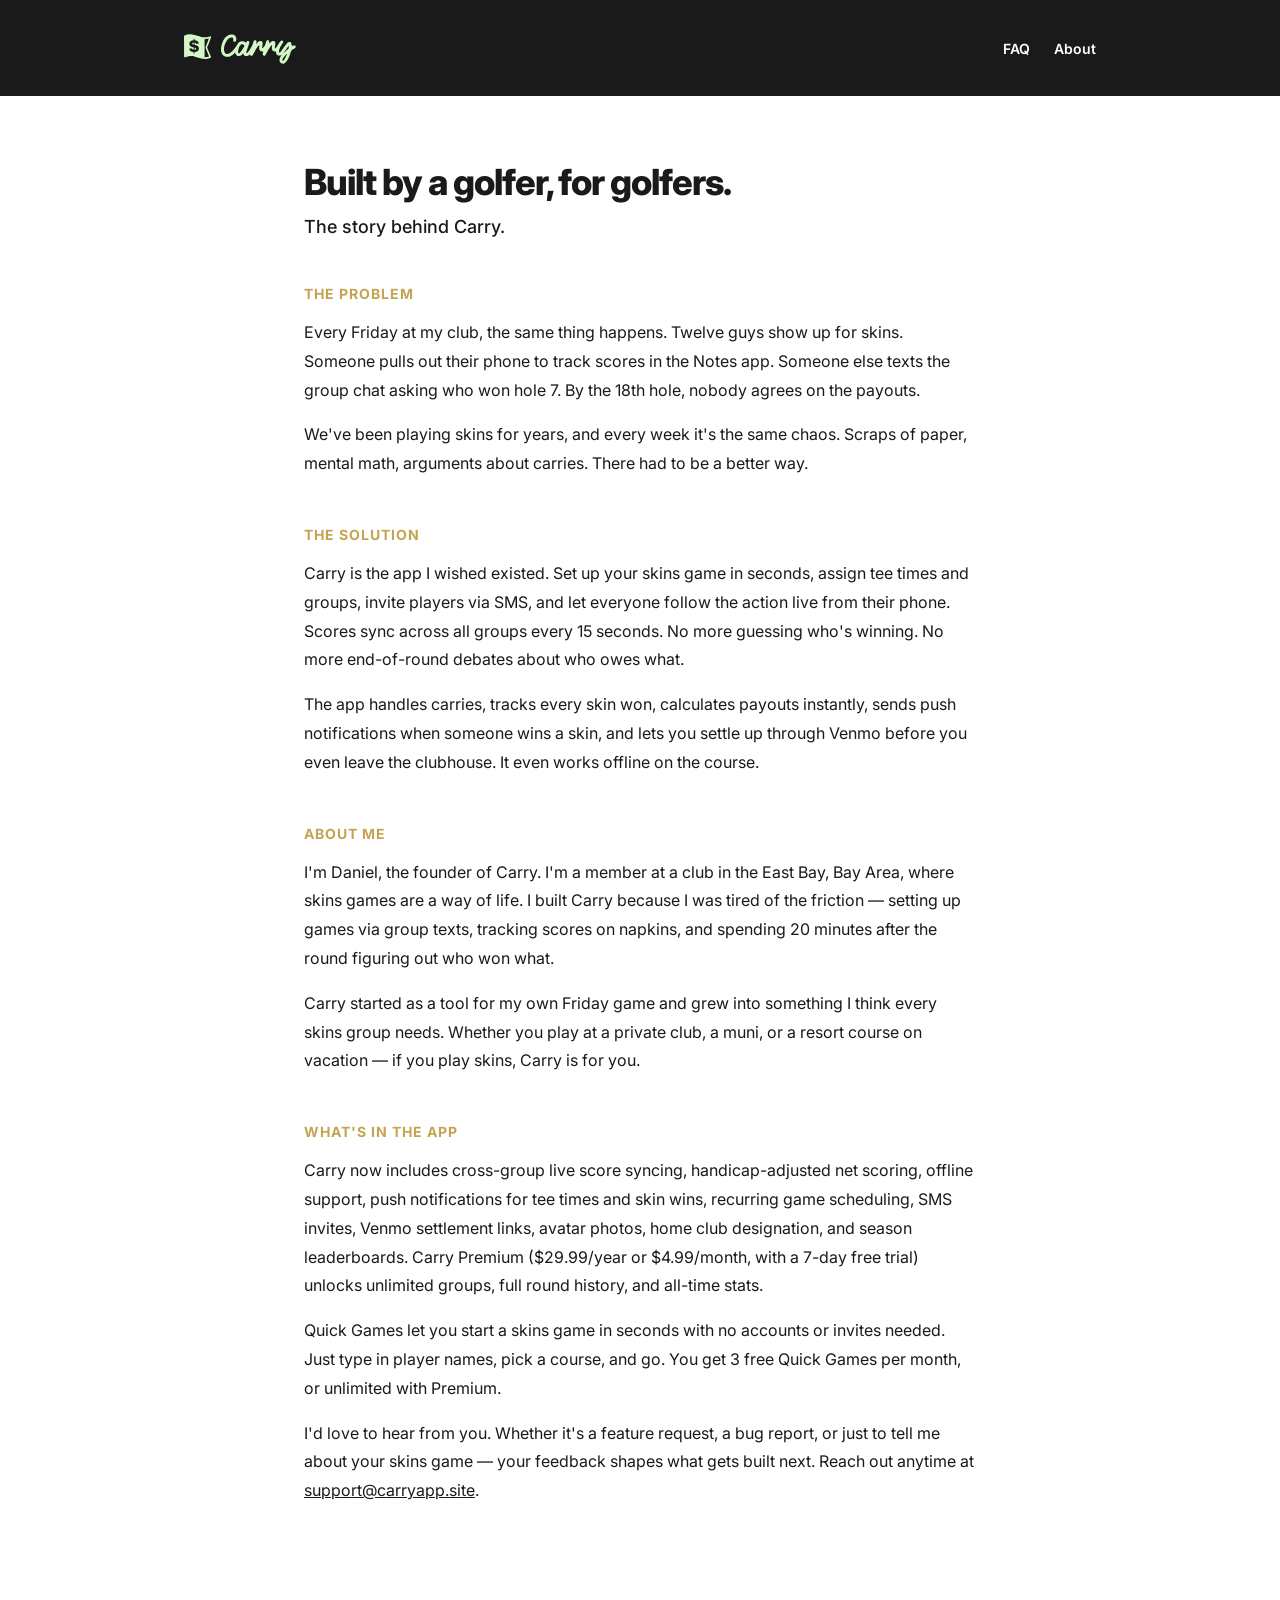
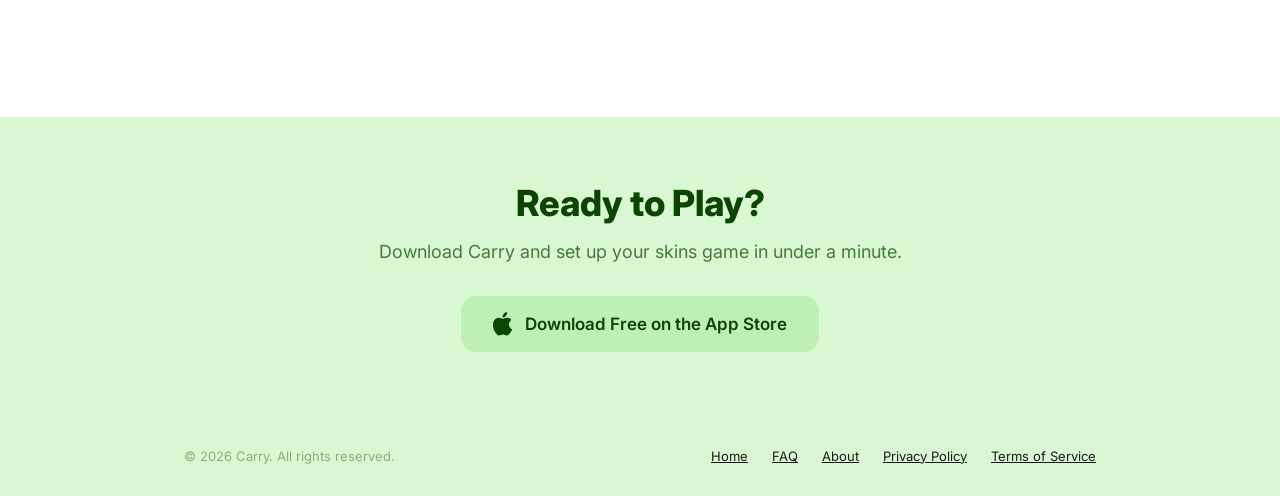
==== site/about.html @ c235e51c "Handle no-show and incomplete groups in Quick Games - Add activePlayers computed property to exclude" ====
<!DOCTYPE html>
<html lang="en">
<head>
    <meta charset="UTF-8">
    <meta name="viewport" content="width=device-width, initial-scale=1.0">
    <title>About — Carry</title>
    <meta name="description" content="The story behind Carry — built by a golfer, for golfers.">
    <meta name="theme-color" content="#1A1A1A">
    <link rel="preconnect" href="https://fonts.googleapis.com">
    <link rel="preconnect" href="https://fonts.gstatic.com" crossorigin>
    <link href="https://fonts.googleapis.com/css2?family=Inter:wght@400;500;600;700;800&display=swap" rel="stylesheet">
    <link rel="icon" type="image/png" href="appicon.png">
    <link rel="apple-touch-icon" href="appicon.png">
    <link rel="stylesheet" href="style.css">
    <style>
        html, body { overflow-x: hidden; }
        .legal-header {
            background: var(--black);
            padding: 32px 0;
        }
        .legal-header .container {
            display: flex;
            align-items: center;
            justify-content: space-between;
        }
        .legal-header a.logo-link {
            display: flex;
            align-items: center;
            gap: 12px;
            text-decoration: none;
        }
        .legal-header img {
            height: 32px;
            width: auto;
        }
        .legal-header span {
            font-size: 20px;
            font-weight: 700;
            color: var(--white);
            letter-spacing: -0.3px;
        }
        .header-nav {
            display: flex;
            gap: 24px;
        }
        .header-nav a {
            font-size: 14px;
            font-weight: 600;
            color: #fff;
            text-decoration: none;
        }
        .header-nav a:hover {
            color: #fff;
        }
        .header-nav a.active {
            color: #fff;
        }
        .about-body {
            padding: 64px 0 100px;
            background: var(--white);
        }
        .about-body .container {
            max-width: 720px;
        }
        .about-body h1 {
            font-size: 36px;
            font-weight: 800;
            letter-spacing: -1px;
            color: var(--gray-900);
            margin-bottom: 12px;
        }
        .about-subtitle {
            font-size: 18px;
            color: var(--gray-500);
            margin-bottom: 48px;
            font-weight: 500;
        }
        .about-section {
            margin-bottom: 48px;
        }
        .about-section h2 {
            font-size: 14px;
            font-weight: 700;
            text-transform: uppercase;
            letter-spacing: 1px;
            color: var(--gold);
            margin-bottom: 16px;
        }
        .about-section p {
            font-size: 16px;
            color: var(--gray-700);
            line-height: 1.8;
            margin-bottom: 16px;
        }
        .about-section p:last-child {
            margin-bottom: 0;
        }
        .about-cta-wrapper {
            margin-top: 64px;
            padding: 0;
            background: #D9F7D2;
            margin-left: -5%;
            margin-right: -5%;
            border-radius: 0;
        }
        .about-cta {
            text-align: center;
            padding: 64px 32px;
            max-width: 720px;
            margin: 0 auto;
        }
        .about-cta h3 {
            font-size: 36px;
            font-weight: 800;
            color: #0C4501;
            margin-bottom: 12px;
        }
        .about-cta p {
            font-size: 18px;
            color: #0C4501;
            opacity: 0.7;
            line-height: 1.7;
            margin-bottom: 28px;
        }
        .about-cta a.cta-button {
            display: inline-flex;
            align-items: center;
            gap: 12px;
            padding: 16px 32px;
            background: #BCF0B5;
            color: #0C4501;
            font-size: 17px;
            font-weight: 600;
            border-radius: 16px;
            text-decoration: none;
            transition: transform 0.2s;
            white-space: nowrap;
        }
        .about-cta a.cta-button:hover {
            transform: scale(1.03);
            background: #A8E4A0;
        }
        .about-cta a.cta-button svg {
            fill: #0C4501;
        }
        @media (max-width: 640px) {
            .header-nav {
                gap: 16px;
            }
            .header-nav a {
                font-size: 13px;
            }
            .about-body h1 {
                font-size: 28px;
            }
        }
    </style>
</head>
<body>
    <header class="legal-header">
        <div class="container">
            <a href="index.html" class="logo-link">
                <img src="horion_logo.svg" alt="Carry" style="height: 32px;">
            </a>
            <nav class="header-nav">
                <a href="faq.html" style="color: #fff !important; text-decoration: none;">FAQ</a>
                <a href="about.html" style="color: #fff !important; text-decoration: none;">About</a>
            </nav>
        </div>
    </header>

    <main class="about-body">
        <div class="container">
            <h1>Built by a golfer, for golfers.</h1>
            <p class="about-subtitle">The story behind Carry.</p>

            <div class="about-section">
                <h2>The Problem</h2>
                <p>Every Friday at my club, the same thing happens. Twelve guys show up for skins. Someone pulls out their phone to track scores in the Notes app. Someone else texts the group chat asking who won hole 7. By the 18th hole, nobody agrees on the payouts.</p>
                <p>We've been playing skins for years, and every week it's the same chaos. Scraps of paper, mental math, arguments about carries. There had to be a better way.</p>
            </div>

            <div class="about-section">
                <h2>The Solution</h2>
                <p>Carry is the app I wished existed. Set up your skins game in seconds, assign tee times and groups, invite players via SMS, and let everyone follow the action live from their phone. Scores sync across all groups every 15 seconds. No more guessing who's winning. No more end-of-round debates about who owes what.</p>
                <p>The app handles carries, tracks every skin won, calculates payouts instantly, sends push notifications when someone wins a skin, and lets you settle up through Venmo before you even leave the clubhouse. It even works offline on the course.</p>
            </div>

            <div class="about-section">
                <h2>About Me</h2>
                <p>I'm Daniel, the founder of Carry. I'm a member at a club in the East Bay, Bay Area, where skins games are a way of life. I built Carry because I was tired of the friction — setting up games via group texts, tracking scores on napkins, and spending 20 minutes after the round figuring out who won what.</p>
                <p>Carry started as a tool for my own Friday game and grew into something I think every skins group needs. Whether you play at a private club, a muni, or a resort course on vacation — if you play skins, Carry is for you.</p>
            </div>

            <div class="about-section">
                <h2>What's In The App</h2>
                <p>Carry now includes cross-group live score syncing, handicap-adjusted net scoring, offline support, push notifications for tee times and skin wins, recurring game scheduling, SMS invites, Venmo settlement links, avatar photos, home club designation, and season leaderboards. Carry Premium ($29.99/year or $4.99/month, with a 7-day free trial) unlocks unlimited groups, full round history, and all-time stats.</p>
                <p>Quick Games let you start a skins game in seconds with no accounts or invites needed. Just type in player names, pick a course, and go. You get 3 free Quick Games per month, or unlimited with Premium.</p>
                <p>I'd love to hear from you. Whether it's a feature request, a bug report, or just to tell me about your skins game — your feedback shapes what gets built next. Reach out anytime at <a href="mailto:support@carryapp.site">support@carryapp.site</a>.</p>
            </div>

        </div>
    </main>

    <div class="about-cta-wrapper">
        <div class="about-cta">
            <h3>Ready to Play?</h3>
            <p>Download Carry and set up your skins game in under a minute.</p>
            <a href="#" class="cta-button">
                <svg width="20" height="24" viewBox="0 0 17 20" fill="white"><path d="M13.545 10.418c-.024-2.524 2.06-3.732 2.153-3.792-1.17-1.713-2.997-1.947-3.647-1.974-1.552-.157-3.03.914-3.818.914-.788 0-2.003-.891-3.293-.867-1.695.024-3.259.986-4.132 2.506-1.762 3.057-.451 7.586 1.266 10.066.839 1.213 1.84 2.575 3.154 2.527 1.265-.051 1.743-.818 3.273-.818 1.53 0 1.96.818 3.29.793 1.361-.024 2.224-1.237 3.06-2.452.964-1.406 1.362-2.767 1.386-2.838-.03-.014-2.659-1.021-2.685-4.05v-.015zM11.015 3.082c.698-.846 1.168-2.021 1.04-3.193-1.004.041-2.22.669-2.94 1.514-.647.749-1.213 1.947-1.062 3.096 1.121.087 2.264-.569 2.962-1.417z"/></svg>
                Download Free on the App Store
            </a>
        </div>
    </div>

    <footer>
        <div class="container footer-content">
            <p class="copyright">&copy; 2026 Carry. All rights reserved.</p>
            <div class="footer-links">
                <a href="index.html">Home</a>
                <a href="faq.html">FAQ</a>
                <a href="about.html">About</a>
                <a href="privacy.html">Privacy Policy</a>
                <a href="terms.html">Terms of Service</a>
            </div>
        </div>
    </footer>
</body>
</html>
---- site/style.css ----
/* ============================================
   Carry Landing Page
   ============================================ */

:root {
    --black: #1A1A1A;
    --white: #FFFFFF;
    --green: #4CF7B8;
    --green-dark: #064102;
    --green-light: #BCF0B5;
    --gold: #C4A450;
    --gray-100: #F5F5F5;
    --gray-200: #E5E5EA;
    --gray-400: #999999;
    --gray-600: #6E6E73;
    --gray-900: #1A1A1A;
    --font: 'Inter', -apple-system, BlinkMacSystemFont, 'SF Pro Text', sans-serif;
}

* {
    margin: 0;
    padding: 0;
    box-sizing: border-box;
}

html {
    scroll-behavior: smooth;
    -webkit-font-smoothing: antialiased;
    overflow-x: hidden;
}

body {
    font-family: var(--font);
    color: var(--gray-900);
    background: var(--white);
    overflow-x: hidden;
    -webkit-text-size-adjust: 100%;
}

a:not(.cta-button):not(.nav-link) {
    color: inherit;
    text-decoration: underline;
}

.container {
    max-width: 960px;
    margin: 0 auto;
    padding: 0 24px;
}

/* ============================================
   Hero
   ============================================ */

.hero {
    position: relative;
    min-height: 100vh;
    display: flex;
    align-items: center;
    justify-content: center;
    background: #0a0a0a url('welcome-bg.png') 65% 15%/cover no-repeat;
    overflow: hidden;
}

.hero-overlay {
    position: absolute;
    inset: 0;
    background: linear-gradient(
        180deg,
        rgba(0, 0, 0, 0.3) 0%,
        rgba(0, 0, 0, 0.6) 50%,
        rgba(0, 0, 0, 0.85) 100%
    );
    mix-blend-mode: normal;
}

.hero::after {
    content: '';
    position: absolute;
    inset: 0;
    background: rgba(198, 234, 133, 0.06);
    pointer-events: none;
}

.hero-content {
    position: relative;
    z-index: 2;
    text-align: center;
    padding: 60px 24px 40px;
    max-width: 500px;
}

/* Logo */
.logo-block {
    margin-bottom: 48px;
}

.logo-svg {
    width: 260px;
    height: auto;
}

/* Hero copy */
.hero-copy {
    margin-bottom: 48px;
}

.hero-copy h2 {
    font-size: 34px;
    font-weight: 700;
    color: var(--white);
    margin-bottom: 14px;
    letter-spacing: -0.5px;
}

.hero-copy p {
    font-size: 19px;
    font-weight: 400;
    color: rgba(255, 255, 255, 0.7);
    line-height: 1.6;
}

/* CTA Button */
.cta-button {
    display: inline-flex;
    align-items: center;
    gap: 12px;
    background: #BCF0B5;
    color: #0C4501;
    font-size: 19px;
    font-weight: 600;
    padding: 17px 34px;
    border-radius: 16px;
    text-decoration: none;
    border: none;
    white-space: nowrap;
    transition: transform 0.2s ease, background 0.2s ease;
}

.cta-button:hover {
    transform: translateY(-2px);
    background: #A8E4A0;
}

.cta-button svg {
    flex-shrink: 0;
}

.hero-pricing {
    font-size: 13px;
    color: rgba(255, 255, 255, 0.4);
    margin-top: 14px;
    letter-spacing: 0.3px;
}

/* ============================================
   Features
   ============================================ */

.features {
    padding: 100px 0;
    background: var(--gray-100);
}

.section-title {
    font-size: 32px;
    font-weight: 800;
    text-align: center;
    letter-spacing: -1px;
    margin-bottom: 56px;
    color: var(--gray-900);
}

.features-grid {
    display: grid;
    grid-template-columns: repeat(3, 1fr);
    gap: 24px;
}

.feature-card {
    background: var(--white);
    border-radius: 20px;
    padding: 32px 28px;
    box-shadow: 0 1px 4px rgba(0, 0, 0, 0.04);
}

.feature-icon {
    width: 51px;
    height: 51px;
    display: flex;
    align-items: center;
    justify-content: center;
    margin-bottom: 20px;
}

.feature-icon img {
    width: 51px;
    height: 51px;
    display: block;
}

.feature-card h3 {
    font-size: 18px;
    font-weight: 700;
    color: var(--gray-900);
    margin-bottom: 8px;
    letter-spacing: -0.3px;
}

.feature-card p {
    font-size: 14px;
    font-weight: 400;
    color: var(--gray-600);
    line-height: 1.6;
}

/* ============================================
   App Showcase
   ============================================ */

.showcase {
    padding: 72px 0;
    background: var(--black);
    overflow: hidden;
}

.showcase .section-title {
    color: var(--white);
}

/* Gallery — peek carousel */
.gallery-wrapper {
    overflow: hidden;
    position: relative;
}

.gallery-track {
    display: flex;
    transition: transform 0.5s cubic-bezier(0.16, 1, 0.3, 1);
    /* offset so first slide is centered with peek space */
    margin-left: calc(50% - 130px);
}

.gallery-slide {
    min-width: 260px;
    max-width: 260px;
    display: flex;
    flex-direction: column;
    align-items: center;
    text-align: center;
    margin: 0 12px;
    transition: opacity 0.5s ease, transform 0.5s ease;
    opacity: 0.35;
    transform: scale(0.88);
}

.gallery-slide.active {
    opacity: 1;
    transform: scale(1);
}

.phone-frame {
    width: 240px;
    overflow: hidden;
}

.phone-screen {
    width: 100%;
    height: auto;
    display: block;
    border-radius: 24px;
}

.phone-label {
    font-size: 13px;
    font-weight: 500;
    color: var(--gray-400);
    margin-top: 16px;
    letter-spacing: 0.5px;
}

.gallery-headlines {
    position: relative;
    height: 70px;
    margin-bottom: 32px;
}

.gallery-headline {
    position: absolute;
    inset: 0;
    display: flex;
    align-items: center;
    justify-content: center;
    font-size: 28px;
    font-weight: 800;
    color: var(--white);
    letter-spacing: -0.5px;
    opacity: 0;
    transition: opacity 0.5s ease;
    pointer-events: none;
}

.gallery-headline.active {
    opacity: 1;
}

.gallery-headline em {
    font-style: italic;
    color: var(--gold);
}

.gallery-dots {
    display: flex;
    justify-content: center;
    gap: 8px;
    margin-top: 24px;
}

.gallery-dot {
    width: 8px;
    height: 8px;
    border-radius: 50%;
    background: rgba(255, 255, 255, 0.25);
    cursor: pointer;
    transition: background 0.3s ease, transform 0.3s ease;
}

.gallery-dot.active {
    background: var(--white);
    transform: scale(1.25);
}

/* ============================================
   How It Works
   ============================================ */

.how-it-works {
    padding: 100px 0;
    background: var(--white);
}

.steps {
    max-width: 560px;
    margin: 0 auto;
}

.step {
    display: flex;
    gap: 24px;
    align-items: flex-start;
}

.step-number {
    width: 44px;
    height: 44px;
    min-width: 44px;
    background: var(--black);
    color: var(--white);
    font-size: 18px;
    font-weight: 700;
    border-radius: 50%;
    display: flex;
    align-items: center;
    justify-content: center;
}

.step-content h3 {
    font-size: 20px;
    font-weight: 700;
    color: var(--gray-900);
    margin-bottom: 6px;
    letter-spacing: -0.3px;
}

.step-content p {
    font-size: 15px;
    font-weight: 400;
    color: var(--gray-600);
    line-height: 1.6;
}

.step-divider {
    width: 2px;
    height: 32px;
    background: var(--gray-200);
    margin: 0 0 0 21px;
    border-radius: 1px;
}

/* ============================================
   CTA Section
   ============================================ */

.cta-section {
    padding: 0;
    background: #D9F7D2;
}

.cta-block {
    text-align: center;
    padding: 64px 32px;
    max-width: 720px;
    margin: 0 auto;
}

.cta-block h2 {
    font-size: 36px;
    font-weight: 800;
    color: #0C4501;
    margin-bottom: 12px;
    letter-spacing: -1px;
}

.cta-block p {
    font-size: 18px;
    color: #0C4501;
    opacity: 0.7;
    margin-bottom: 28px;
    line-height: 1.7;
}

.cta-large {
    background: #BCF0B5;
    color: #0C4501;
    border: none;
}

.cta-large:hover {
    background: #A8E4A0;
}

.cta-large svg {
    fill: #0C4501;
}

.cta-large svg path {
    fill: #0C4501;
}

.pricing-note {
    font-size: 13px;
    color: #0C4501;
    opacity: 0.5;
    margin-top: 14px;
    letter-spacing: 0.3px;
}

/* ============================================
   Footer
   ============================================ */

footer {
    padding: 32px 0;
    background: #D9F7D2;
    border-top: none;
}

.footer-content {
    display: flex;
    justify-content: space-between;
    align-items: center;
}

.copyright {
    font-size: 13px;
    color: rgba(12,69,1,0.4);
}

.footer-links {
    display: flex;
    gap: 24px;
}

.footer-links a {
    font-size: 13px;
    color: rgba(12,69,1,0.4);
    text-decoration: none;
    transition: color 0.15s ease;
}

.footer-links a:hover {
    color: #0C4501;
}

/* ============================================
   Scroll-Reveal Animations
   ============================================ */

.reveal {
    opacity: 0;
    transform: translateY(24px);
    transition: opacity 0.7s cubic-bezier(0.16, 1, 0.3, 1),
                transform 0.7s cubic-bezier(0.16, 1, 0.3, 1);
}

.reveal.reveal-stagger {
    transition-delay: calc(var(--stagger, 0) * 0.12s);
}

.reveal.revealed {
    opacity: 1;
    transform: translateY(0);
}

/* Gallery keeps its position after reveal */

/* ============================================
   Hero Entrance
   ============================================ */

.hero-content {
    animation: heroFadeIn 1s cubic-bezier(0.16, 1, 0.3, 1) 0.2s both;
}

@keyframes heroFadeIn {
    from {
        opacity: 0;
        transform: translateY(20px);
    }
    to {
        opacity: 1;
        transform: translateY(0);
    }
}

/* Gentle floating on hero logo */
.float {
    animation: gentleFloat 4s ease-in-out infinite;
}

@keyframes gentleFloat {
    0%, 100% { transform: translateY(0); }
    50% { transform: translateY(-6px); }
}

/* ============================================
   Hover & Press Micro-Interactions
   ============================================ */

.feature-card.revealed {
    transition: transform 0.35s cubic-bezier(0.16, 1, 0.3, 1),
                box-shadow 0.35s cubic-bezier(0.16, 1, 0.3, 1);
}

.feature-card.revealed:hover {
    transform: translateY(-4px);
    box-shadow: 0 8px 24px rgba(0, 0, 0, 0.08);
}

.cta-button:active {
    transform: scale(0.97);
}

/* Steps don't need extra transition — .reveal handles it */

/* Feature icon subtle scale on card hover */
.feature-card:hover .feature-icon img {
    transform: scale(1.08);
}

.feature-icon img {
    transition: transform 0.35s cubic-bezier(0.16, 1, 0.3, 1);
}

/* ============================================
   Responsive
   ============================================ */

@media (max-width: 768px) {
    html, body {
        overflow-x: hidden;
        max-width: 100vw;
    }

    .hero {
        background-position: 65% 0;
    }

    .hero-content {
        padding: 40px 20px;
    }

    .logo-svg {
        width: 220px;
    }

    .hero-copy h2 {
        font-size: 24px;
    }

    .hero-copy p {
        font-size: 17px;
    }

    .cta-button {
        font-size: 16px;
        padding: 15px 24px;
        gap: 10px;
    }

    .section-title {
        font-size: 26px;
        margin-bottom: 40px;
    }

    .features-grid {
        grid-template-columns: 1fr;
        gap: 16px;
    }

    .features {
        padding: 64px 0;
    }

    .showcase {
        padding: 64px 0;
    }

    .phone-frame {
        width: 200px;
    }

    .gallery-slide {
        min-width: 280px;
        max-width: 280px;
        margin: 0 12px;
    }

    .gallery-track {
        margin-left: calc(50% - 140px);
    }

    .phone-frame {
        width: 260px;
    }

    .gallery-headline {
        font-size: 20px;
        padding: 0 16px;
    }

    .gallery-headlines {
        height: 56px;
        margin-bottom: 20px;
    }

    .how-it-works {
        padding: 64px 0;
    }

    .step-content h3 {
        font-size: 18px;
    }

    .cta-section {
        padding: 0;
    }

    .cta-block {
        padding: 48px 24px;
    }

    .cta-block h2 {
        font-size: 26px;
    }

    .cta-large {
        font-size: 15px;
        padding: 14px 20px;
        white-space: nowrap;
    }

    .footer-content {
        flex-direction: column;
        gap: 12px;
        text-align: center;
    }
}
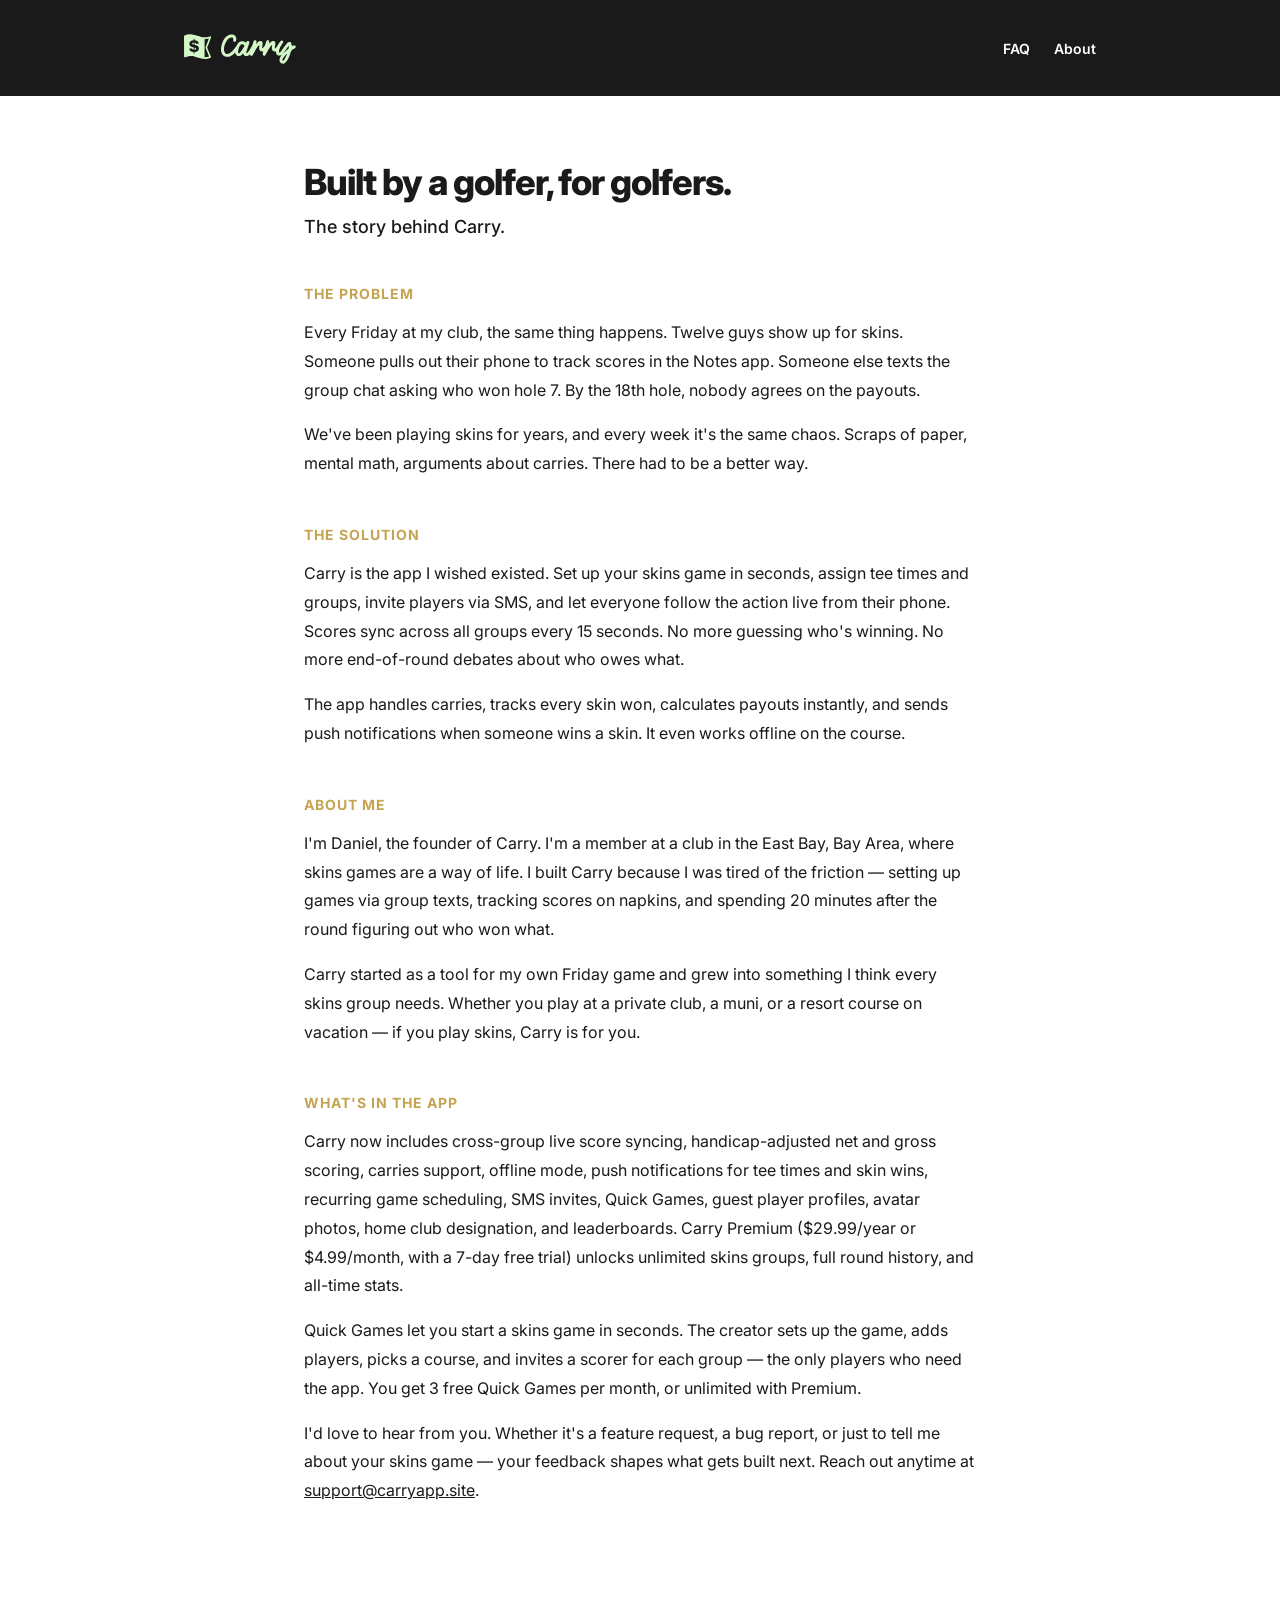
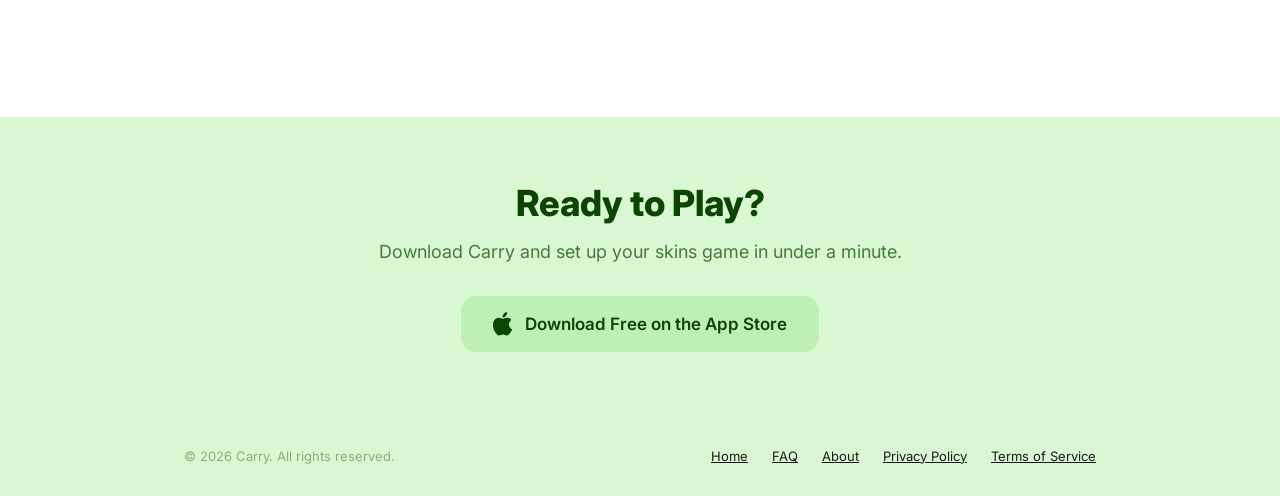
==== commit 4cf1ec2d: "Build 42 — App Store submission All session 4+5 work: PlayerGroupsSheet rewrite, skins math fixes, o" ====
--- a/site/about.html
+++ b/site/about.html
@@ -183,7 +183,7 @@
             <div class="about-section">
                 <h2>The Solution</h2>
                 <p>Carry is the app I wished existed. Set up your skins game in seconds, assign tee times and groups, invite players via SMS, and let everyone follow the action live from their phone. Scores sync across all groups every 15 seconds. No more guessing who's winning. No more end-of-round debates about who owes what.</p>
-                <p>The app handles carries, tracks every skin won, calculates payouts instantly, sends push notifications when someone wins a skin, and lets you settle up through Venmo before you even leave the clubhouse. It even works offline on the course.</p>
+                <p>The app handles carries, tracks every skin won, calculates payouts instantly, and sends push notifications when someone wins a skin. It even works offline on the course.</p>
             </div>
 
             <div class="about-section">
@@ -194,8 +194,8 @@
 
             <div class="about-section">
                 <h2>What's In The App</h2>
-                <p>Carry now includes cross-group live score syncing, handicap-adjusted net scoring, offline support, push notifications for tee times and skin wins, recurring game scheduling, SMS invites, Venmo settlement links, avatar photos, home club designation, and season leaderboards. Carry Premium ($29.99/year or $4.99/month, with a 7-day free trial) unlocks unlimited groups, full round history, and all-time stats.</p>
-                <p>Quick Games let you start a skins game in seconds with no accounts or invites needed. Just type in player names, pick a course, and go. You get 3 free Quick Games per month, or unlimited with Premium.</p>
+                <p>Carry now includes cross-group live score syncing, handicap-adjusted net and gross scoring, carries support, offline mode, push notifications for tee times and skin wins, recurring game scheduling, SMS invites, Quick Games, guest player profiles, avatar photos, home club designation, and leaderboards. Carry Premium ($29.99/year or $4.99/month, with a 7-day free trial) unlocks unlimited skins groups, full round history, and all-time stats.</p>
+                <p>Quick Games let you start a skins game in seconds. The creator sets up the game, adds players, picks a course, and invites a scorer for each group &mdash; the only players who need the app. You get 3 free Quick Games per month, or unlimited with Premium.</p>
                 <p>I'd love to hear from you. Whether it's a feature request, a bug report, or just to tell me about your skins game — your feedback shapes what gets built next. Reach out anytime at <a href="mailto:support@carryapp.site">support@carryapp.site</a>.</p>
             </div>
 
--- a/site/style.css
+++ b/site/style.css
@@ -27,6 +27,7 @@
     scroll-behavior: smooth;
     -webkit-font-smoothing: antialiased;
     overflow-x: hidden;
+    background: #2B2E1D;
 }
 
 body {
@@ -153,6 +154,17 @@
     letter-spacing: 0.3px;
 }
 
+.scroll-hint {
+    margin-top: 32px;
+    opacity: 0.5;
+    animation: bounce 2s ease-in-out infinite;
+}
+
+@keyframes bounce {
+    0%, 100% { transform: translateY(0); }
+    50% { transform: translateY(6px); }
+}
+
 /* ============================================
    Features
    ============================================ */
@@ -291,14 +303,17 @@
     display: flex;
     align-items: center;
     justify-content: center;
-    font-size: 28px;
+    font-size: 32px;
     font-weight: 800;
     color: var(--white);
     letter-spacing: -0.5px;
+    line-height: 1.2;
+    text-align: center;
     opacity: 0;
     transition: opacity 0.5s ease;
     pointer-events: none;
 }
+
 
 .gallery-headline.active {
     opacity: 1;
@@ -635,12 +650,20 @@
     }
 
     .gallery-headline {
-        font-size: 20px;
+        font-size: 28px;
         padding: 0 16px;
     }
 
+    .gallery-headline span {
+        text-align: center;
+    }
+
+    .gallery-headline em {
+        display: block;
+    }
+
     .gallery-headlines {
-        height: 56px;
+        height: 72px;
         margin-bottom: 20px;
     }
 
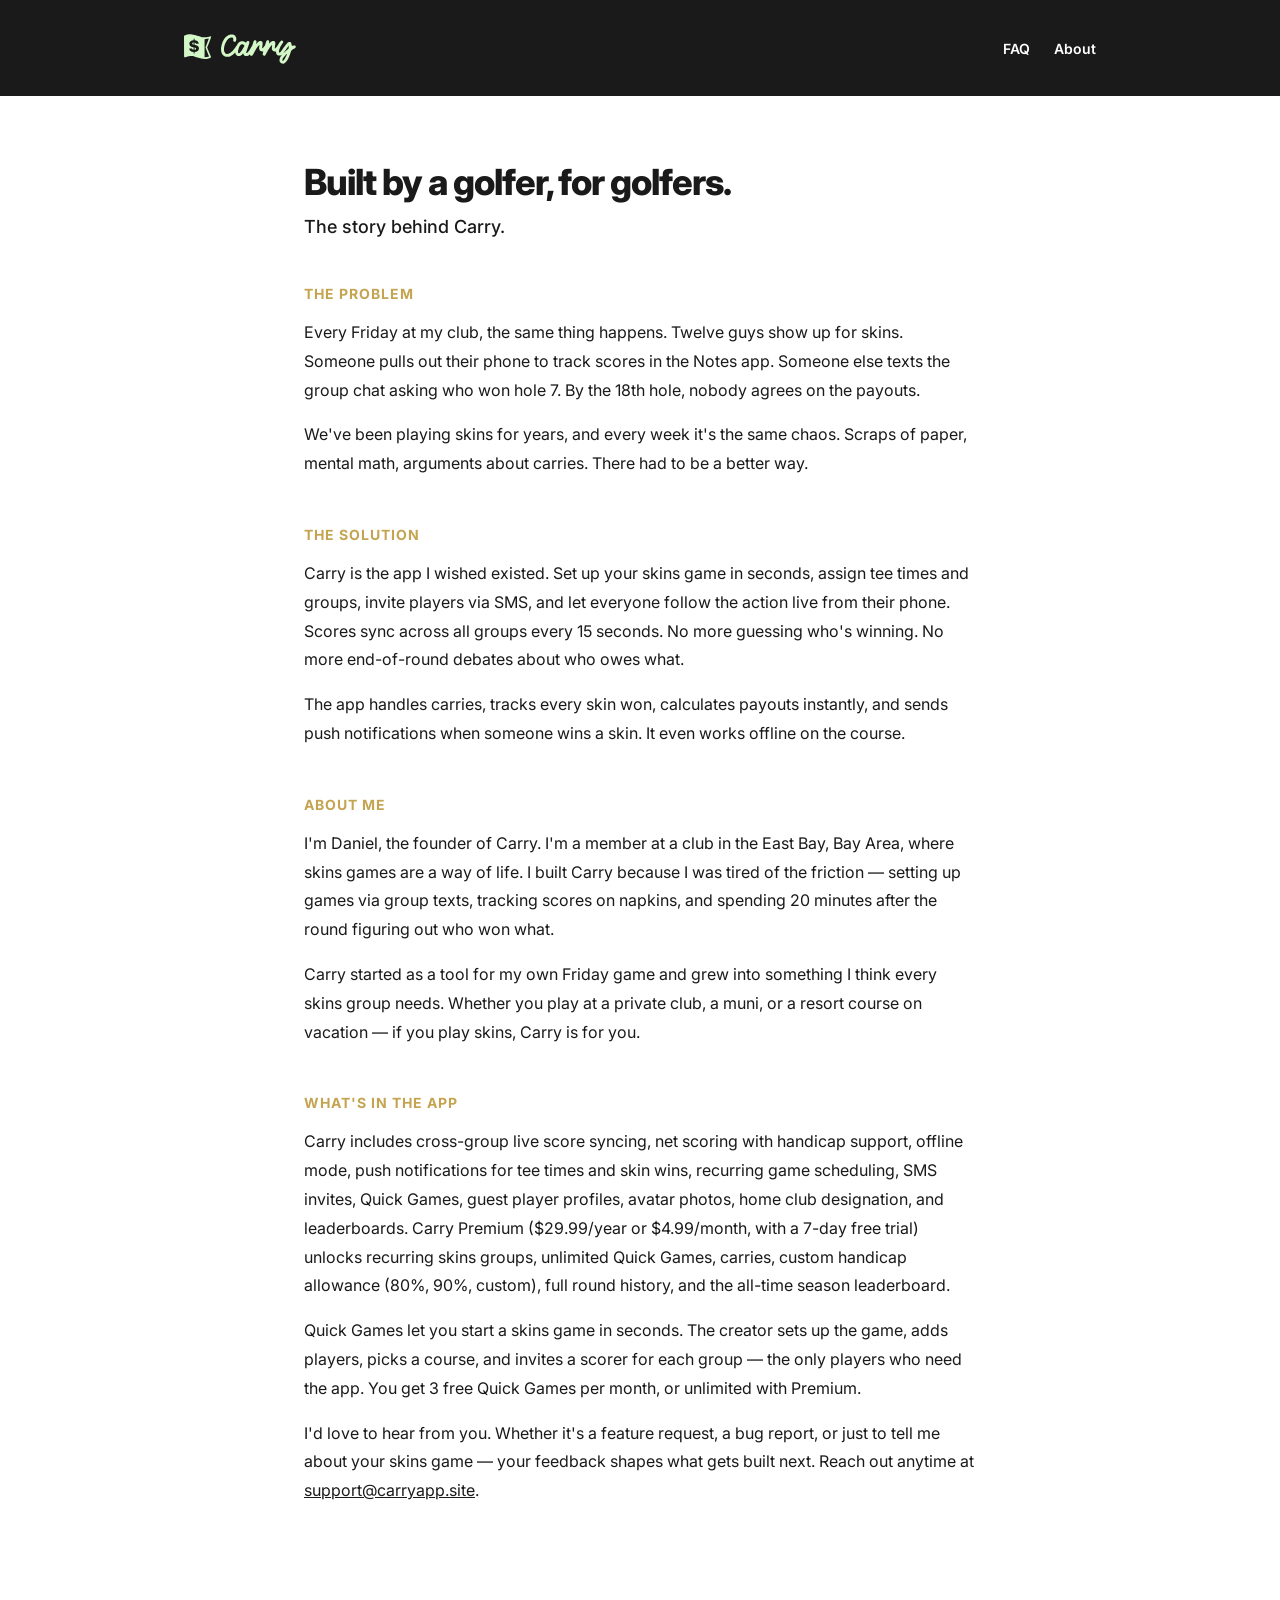
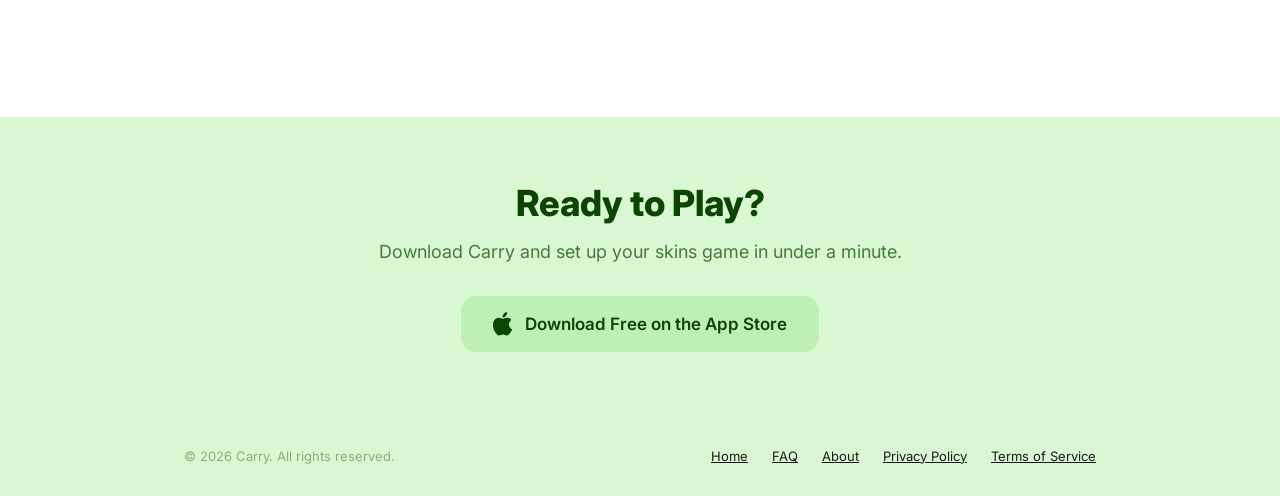
==== commit 818397be: "Build 43 — Carries feature + paywall rework Co-Authored-By: Claude Opus 4.6 (1M context) <noreply@an" ====
--- a/site/about.html
+++ b/site/about.html
@@ -194,7 +194,7 @@
 
             <div class="about-section">
                 <h2>What's In The App</h2>
-                <p>Carry now includes cross-group live score syncing, handicap-adjusted net and gross scoring, carries support, offline mode, push notifications for tee times and skin wins, recurring game scheduling, SMS invites, Quick Games, guest player profiles, avatar photos, home club designation, and leaderboards. Carry Premium ($29.99/year or $4.99/month, with a 7-day free trial) unlocks unlimited skins groups, full round history, and all-time stats.</p>
+                <p>Carry includes cross-group live score syncing, net scoring with handicap support, offline mode, push notifications for tee times and skin wins, recurring game scheduling, SMS invites, Quick Games, guest player profiles, avatar photos, home club designation, and leaderboards. Carry Premium ($29.99/year or $4.99/month, with a 7-day free trial) unlocks recurring skins groups, unlimited Quick Games, carries, custom handicap allowance (80%, 90%, custom), full round history, and the all-time season leaderboard.</p>
                 <p>Quick Games let you start a skins game in seconds. The creator sets up the game, adds players, picks a course, and invites a scorer for each group &mdash; the only players who need the app. You get 3 free Quick Games per month, or unlimited with Premium.</p>
                 <p>I'd love to hear from you. Whether it's a feature request, a bug report, or just to tell me about your skins game — your feedback shapes what gets built next. Reach out anytime at <a href="mailto:support@carryapp.site">support@carryapp.site</a>.</p>
             </div>
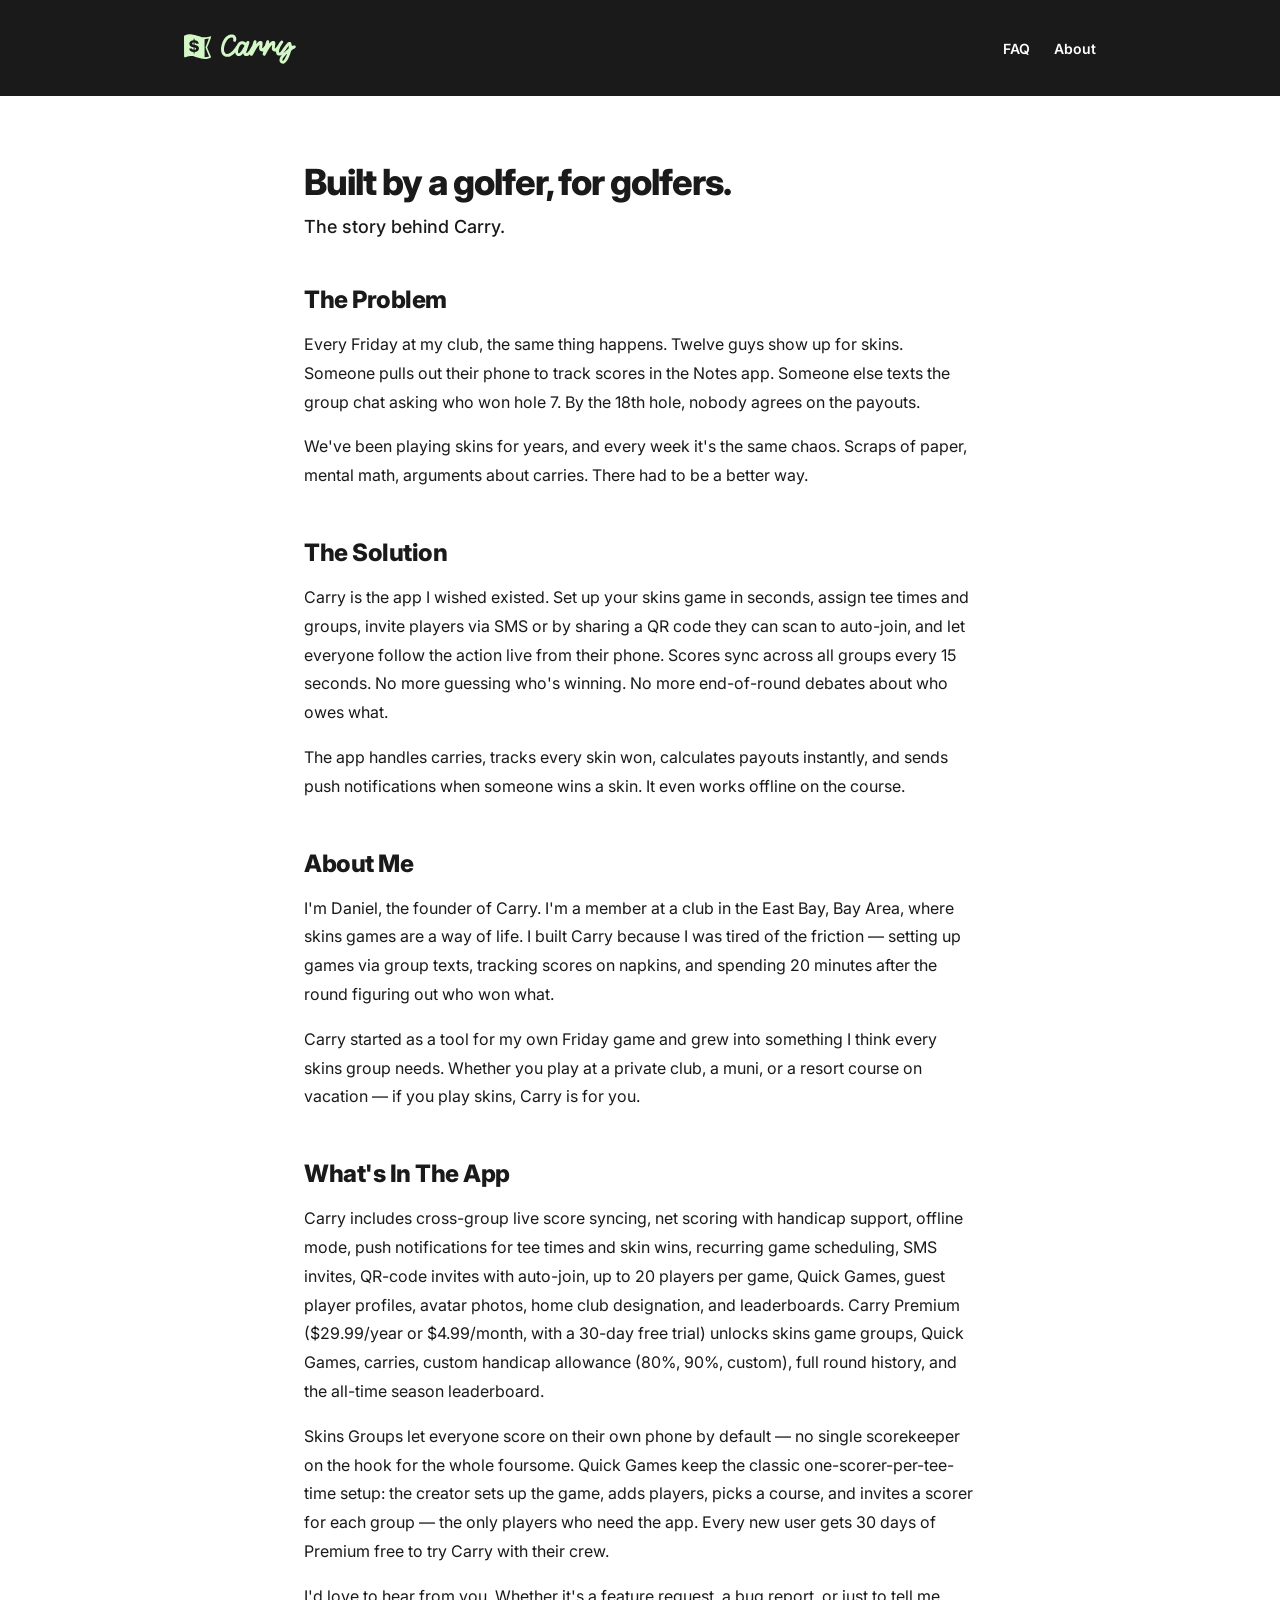
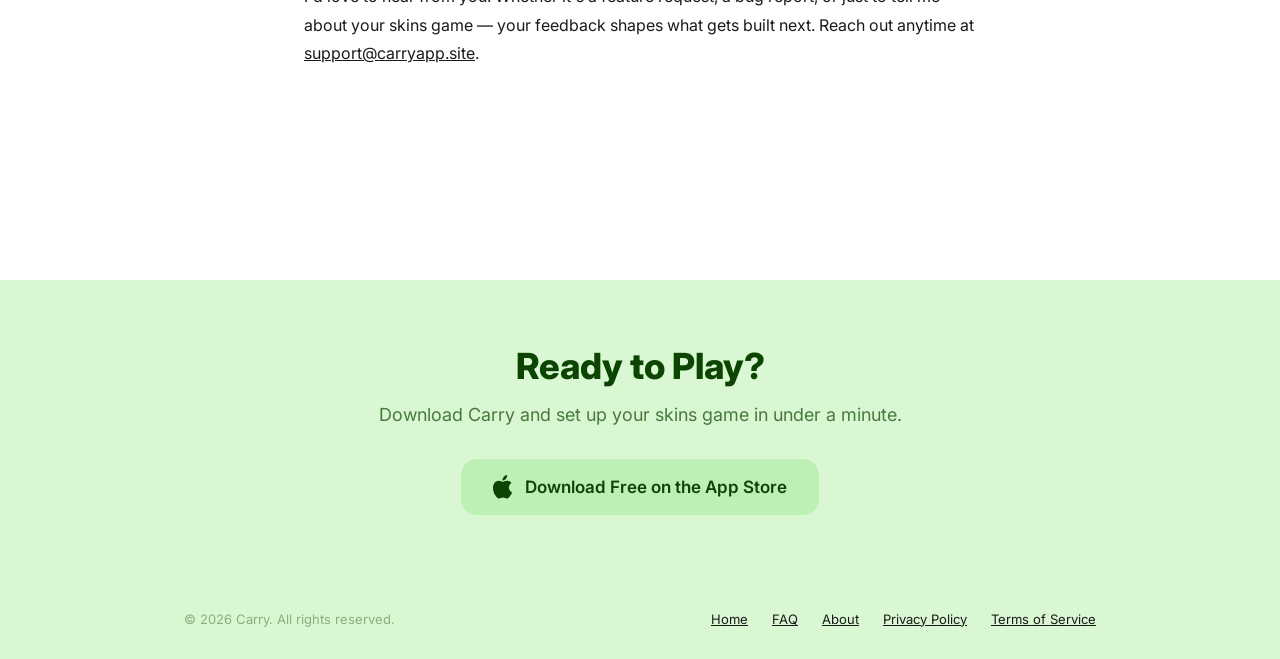
==== commit 90ccb942: "WIP: Build 49 sweep — Quick Game→Group conversion, free-tier-v2 polish, RLS dedup Bundles uncommitte" ====
--- a/site/about.html
+++ b/site/about.html
@@ -79,11 +79,10 @@
             margin-bottom: 48px;
         }
         .about-section h2 {
-            font-size: 14px;
-            font-weight: 700;
-            text-transform: uppercase;
-            letter-spacing: 1px;
-            color: var(--gold);
+            font-size: 24px;
+            font-weight: 800;
+            letter-spacing: -0.5px;
+            color: var(--gray-900);
             margin-bottom: 16px;
         }
         .about-section p {
@@ -182,7 +181,7 @@
 
             <div class="about-section">
                 <h2>The Solution</h2>
-                <p>Carry is the app I wished existed. Set up your skins game in seconds, assign tee times and groups, invite players via SMS, and let everyone follow the action live from their phone. Scores sync across all groups every 15 seconds. No more guessing who's winning. No more end-of-round debates about who owes what.</p>
+                <p>Carry is the app I wished existed. Set up your skins game in seconds, assign tee times and groups, invite players via SMS or by sharing a QR code they can scan to auto-join, and let everyone follow the action live from their phone. Scores sync across all groups every 15 seconds. No more guessing who's winning. No more end-of-round debates about who owes what.</p>
                 <p>The app handles carries, tracks every skin won, calculates payouts instantly, and sends push notifications when someone wins a skin. It even works offline on the course.</p>
             </div>
 
@@ -194,8 +193,8 @@
 
             <div class="about-section">
                 <h2>What's In The App</h2>
-                <p>Carry includes cross-group live score syncing, net scoring with handicap support, offline mode, push notifications for tee times and skin wins, recurring game scheduling, SMS invites, Quick Games, guest player profiles, avatar photos, home club designation, and leaderboards. Carry Premium ($29.99/year or $4.99/month, with a 7-day free trial) unlocks recurring skins groups, unlimited Quick Games, carries, custom handicap allowance (80%, 90%, custom), full round history, and the all-time season leaderboard.</p>
-                <p>Quick Games let you start a skins game in seconds. The creator sets up the game, adds players, picks a course, and invites a scorer for each group &mdash; the only players who need the app. You get 3 free Quick Games per month, or unlimited with Premium.</p>
+                <p>Carry includes cross-group live score syncing, net scoring with handicap support, offline mode, push notifications for tee times and skin wins, recurring game scheduling, SMS invites, QR-code invites with auto-join, up to 20 players per game, Quick Games, guest player profiles, avatar photos, home club designation, and leaderboards. Carry Premium ($29.99/year or $4.99/month, with a 30-day free trial) unlocks skins game groups, Quick Games, carries, custom handicap allowance (80%, 90%, custom), full round history, and the all-time season leaderboard.</p>
+                <p>Skins Groups let everyone score on their own phone by default &mdash; no single scorekeeper on the hook for the whole foursome. Quick Games keep the classic one-scorer-per-tee-time setup: the creator sets up the game, adds players, picks a course, and invites a scorer for each group &mdash; the only players who need the app. Every new user gets 30 days of Premium free to try Carry with their crew.</p>
                 <p>I'd love to hear from you. Whether it's a feature request, a bug report, or just to tell me about your skins game — your feedback shapes what gets built next. Reach out anytime at <a href="mailto:support@carryapp.site">support@carryapp.site</a>.</p>
             </div>
 
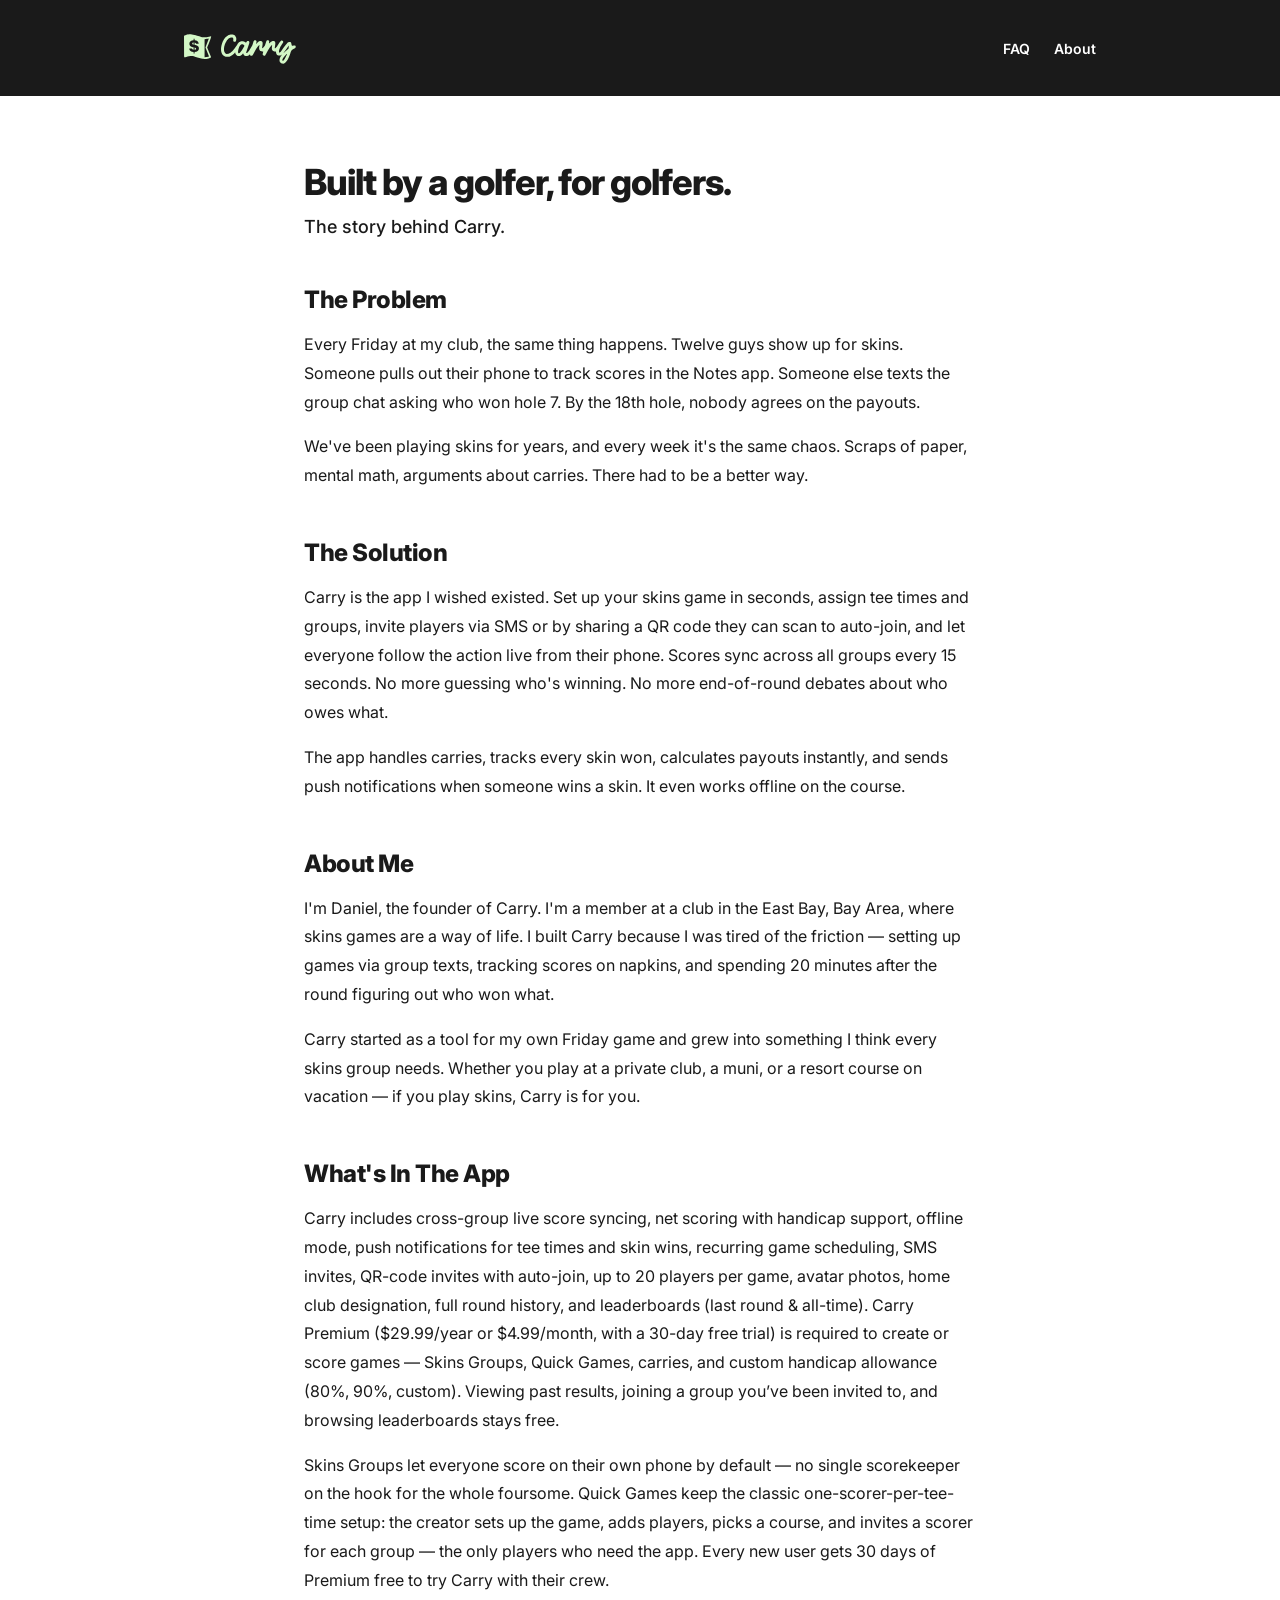
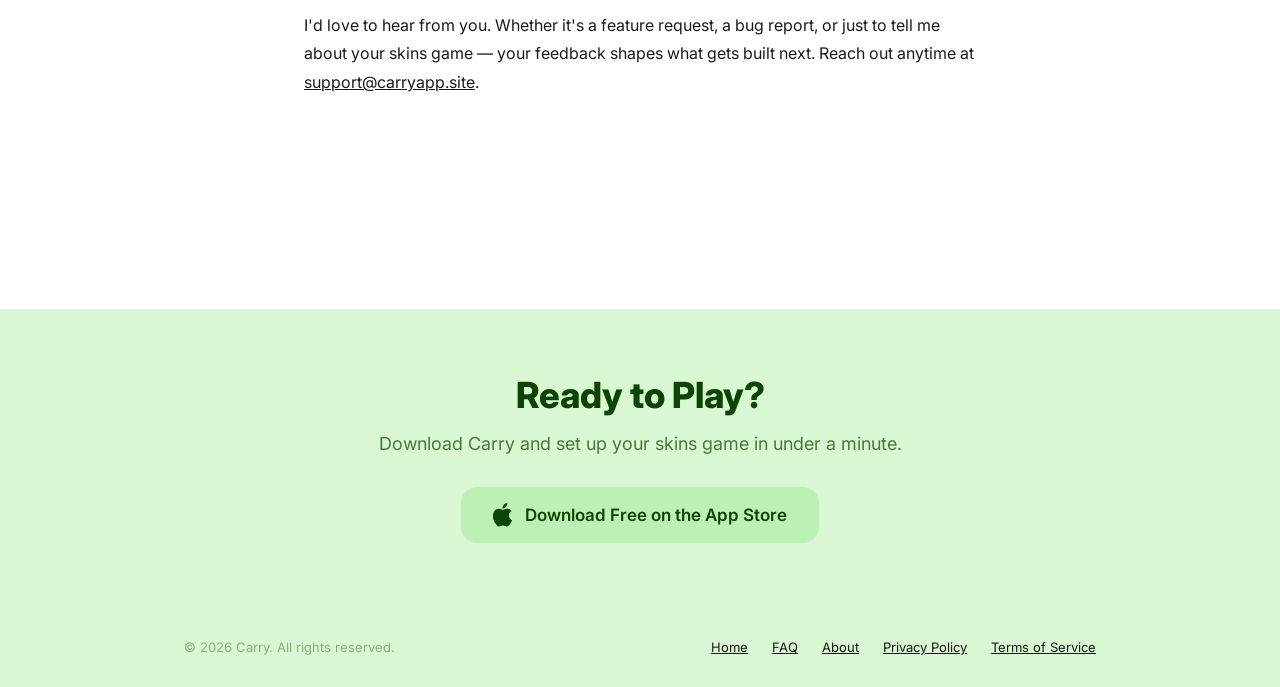
==== commit aafd859e: "hotfix/1.0.3: phone-on-profile auto-reconcile + onboarding step + migration banner (build 63) Pulls " ====
--- a/site/about.html
+++ b/site/about.html
@@ -193,7 +193,7 @@
 
             <div class="about-section">
                 <h2>What's In The App</h2>
-                <p>Carry includes cross-group live score syncing, net scoring with handicap support, offline mode, push notifications for tee times and skin wins, recurring game scheduling, SMS invites, QR-code invites with auto-join, up to 20 players per game, Quick Games, guest player profiles, avatar photos, home club designation, and leaderboards. Carry Premium ($29.99/year or $4.99/month, with a 30-day free trial) unlocks skins game groups, Quick Games, carries, custom handicap allowance (80%, 90%, custom), full round history, and the all-time season leaderboard.</p>
+                <p>Carry includes cross-group live score syncing, net scoring with handicap support, offline mode, push notifications for tee times and skin wins, recurring game scheduling, SMS invites, QR-code invites with auto-join, up to 20 players per game, avatar photos, home club designation, full round history, and leaderboards (last round &amp; all-time). Carry Premium ($29.99/year or $4.99/month, with a 30-day free trial) is required to create or score games &mdash; Skins Groups, Quick Games, carries, and custom handicap allowance (80%, 90%, custom). Viewing past results, joining a group you&rsquo;ve been invited to, and browsing leaderboards stays free.</p>
                 <p>Skins Groups let everyone score on their own phone by default &mdash; no single scorekeeper on the hook for the whole foursome. Quick Games keep the classic one-scorer-per-tee-time setup: the creator sets up the game, adds players, picks a course, and invites a scorer for each group &mdash; the only players who need the app. Every new user gets 30 days of Premium free to try Carry with their crew.</p>
                 <p>I'd love to hear from you. Whether it's a feature request, a bug report, or just to tell me about your skins game — your feedback shapes what gets built next. Reach out anytime at <a href="mailto:support@carryapp.site">support@carryapp.site</a>.</p>
             </div>
@@ -205,7 +205,7 @@
         <div class="about-cta">
             <h3>Ready to Play?</h3>
             <p>Download Carry and set up your skins game in under a minute.</p>
-            <a href="#" class="cta-button">
+            <a href="https://apps.apple.com/app/carry/id6760993864" class="cta-button">
                 <svg width="20" height="24" viewBox="0 0 17 20" fill="white"><path d="M13.545 10.418c-.024-2.524 2.06-3.732 2.153-3.792-1.17-1.713-2.997-1.947-3.647-1.974-1.552-.157-3.03.914-3.818.914-.788 0-2.003-.891-3.293-.867-1.695.024-3.259.986-4.132 2.506-1.762 3.057-.451 7.586 1.266 10.066.839 1.213 1.84 2.575 3.154 2.527 1.265-.051 1.743-.818 3.273-.818 1.53 0 1.96.818 3.29.793 1.361-.024 2.224-1.237 3.06-2.452.964-1.406 1.362-2.767 1.386-2.838-.03-.014-2.659-1.021-2.685-4.05v-.015zM11.015 3.082c.698-.846 1.168-2.021 1.04-3.193-1.004.041-2.22.669-2.94 1.514-.647.749-1.213 1.947-1.062 3.096 1.121.087 2.264-.569 2.962-1.417z"/></svg>
                 Download Free on the App Store
             </a>
